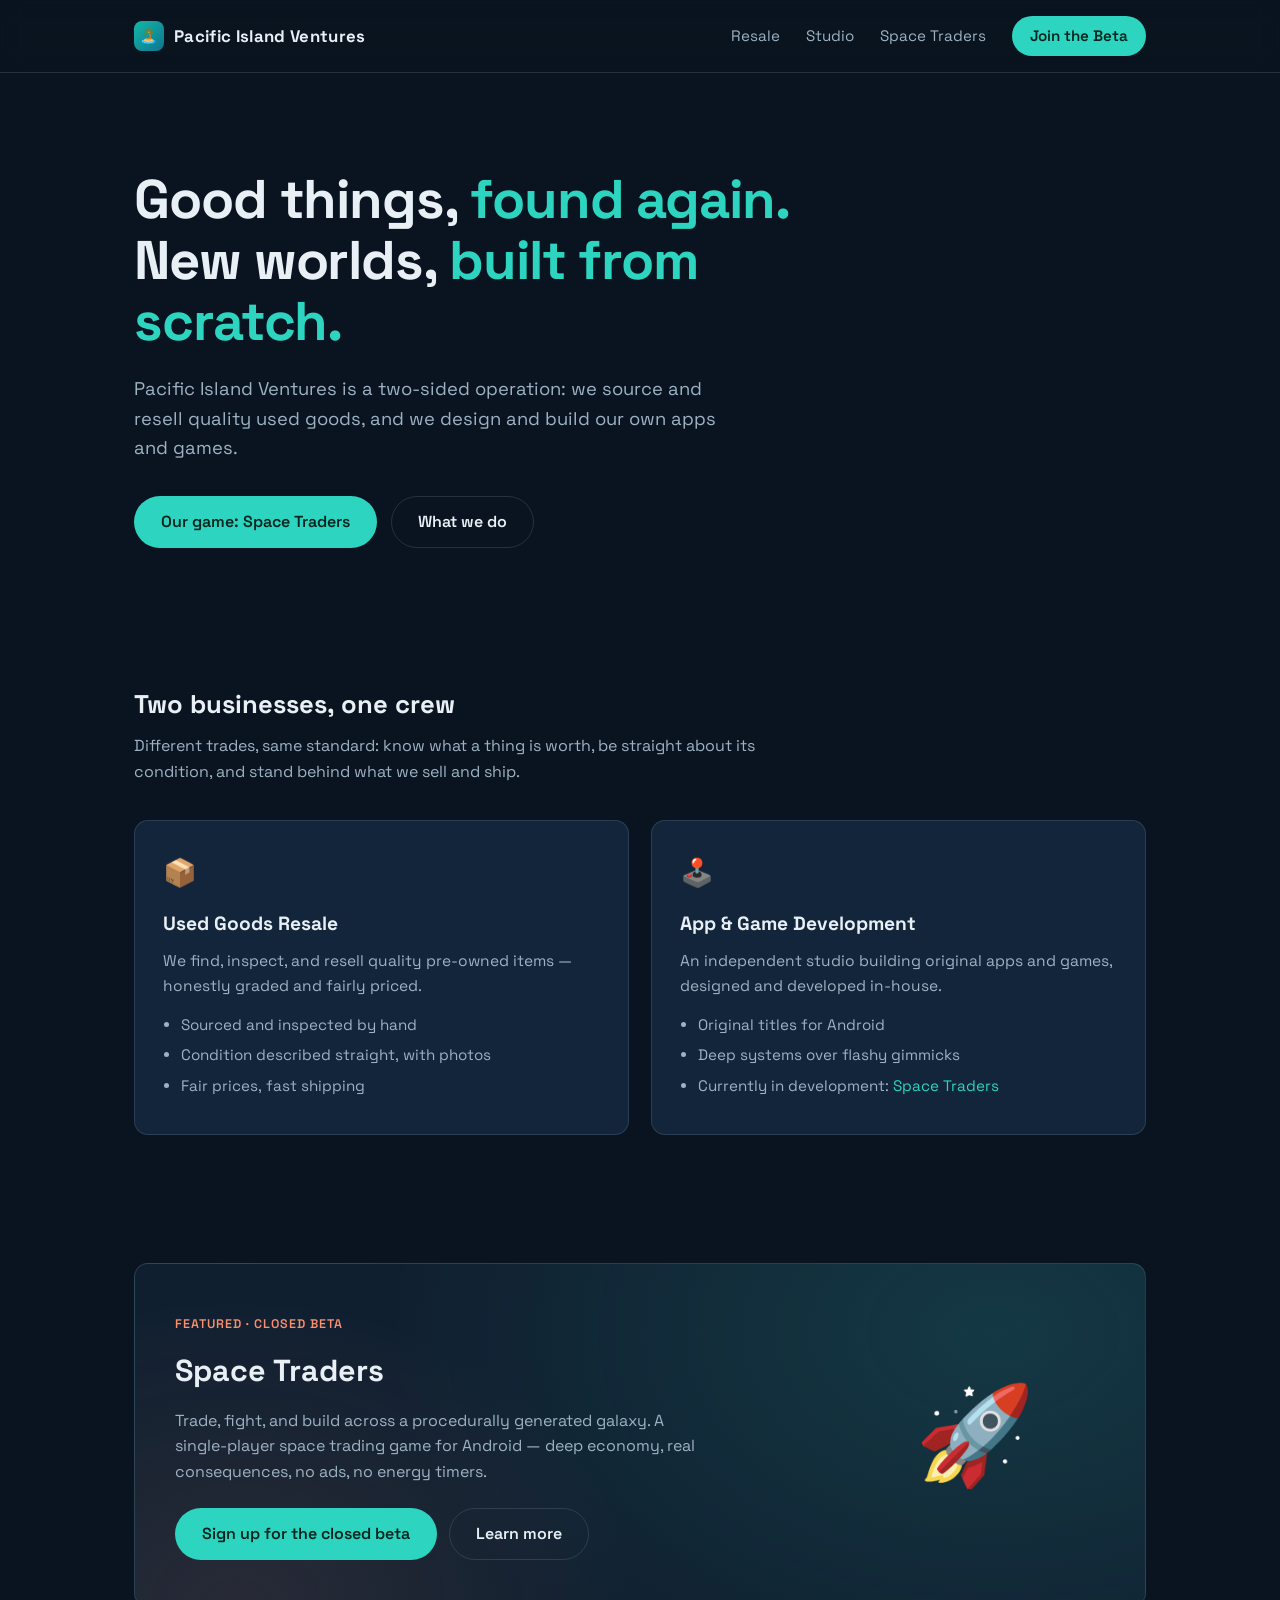
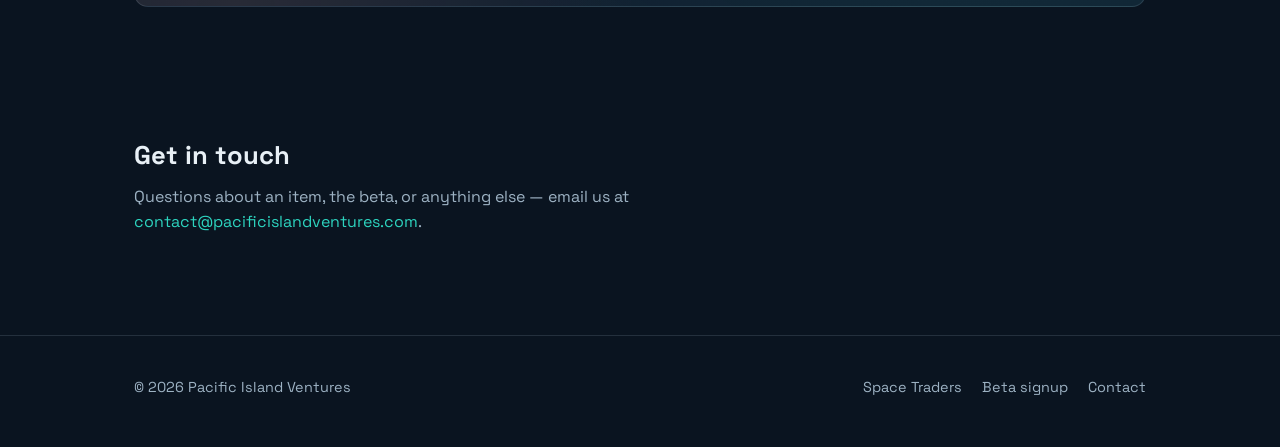
==== index.html @ 113b9610 "Pacific Island Ventures landing site: home, Space Traders page, closed beta signup Co-Authored-By: C" ====
<!DOCTYPE html>
<html lang="en">
<head>
<meta charset="utf-8">
<meta name="viewport" content="width=device-width, initial-scale=1">
<title>Pacific Island Ventures — Resale &amp; Game Development</title>
<meta name="description" content="Pacific Island Ventures: quality used goods reselling, and independent app &amp; game development — home of Space Traders.">
<meta property="og:title" content="Pacific Island Ventures">
<meta property="og:description" content="Quality used goods reselling, and independent app &amp; game development — home of Space Traders.">
<meta property="og:url" content="https://pacificislandventures.com/">
<meta property="og:type" content="website">
<link rel="icon" href="data:image/svg+xml,<svg xmlns=%22http://www.w3.org/2000/svg%22 viewBox=%220 0 100 100%22><text y=%22.9em%22 font-size=%2290%22>🏝️</text></svg>">
<link rel="preconnect" href="https://fonts.googleapis.com">
<link rel="preconnect" href="https://fonts.gstatic.com" crossorigin>
<link href="https://fonts.googleapis.com/css2?family=Space+Grotesk:wght@400;500;600;700&display=swap" rel="stylesheet">
<link rel="stylesheet" href="/assets/style.css">
</head>
<body>

<header>
  <nav class="nav">
    <a class="brand" href="/"><span class="mark">🏝️</span>Pacific Island Ventures</a>
    <div class="nav-links">
      <a href="#resale">Resale</a>
      <a href="#studio">Studio</a>
      <a href="/space-traders/">Space Traders</a>
      <a class="cta" href="/beta/">Join the Beta</a>
    </div>
  </nav>
</header>

<main>
  <div class="hero">
    <div class="wrap">
      <h1>Good things, <em>found again.</em><br>New worlds, <em>built from scratch.</em></h1>
      <p class="lede">Pacific Island Ventures is a two-sided operation: we source and resell quality used goods, and we design and build our own apps and games.</p>
      <div class="actions">
        <a class="btn primary" href="/space-traders/">Our game: Space Traders</a>
        <a class="btn ghost" href="#resale">What we do</a>
      </div>
    </div>
  </div>

  <section id="resale">
    <div class="wrap">
      <h2 class="section-title">Two businesses, one crew</h2>
      <p class="section-sub">Different trades, same standard: know what a thing is worth, be straight about its condition, and stand behind what we sell and ship.</p>
      <div class="cards">
        <div class="card">
          <span class="icon">📦</span>
          <h3>Used Goods Resale</h3>
          <p>We find, inspect, and resell quality pre-owned items — honestly graded and fairly priced.</p>
          <ul>
            <li>Sourced and inspected by hand</li>
            <li>Condition described straight, with photos</li>
            <li>Fair prices, fast shipping</li>
          </ul>
        </div>
        <div class="card" id="studio">
          <span class="icon">🕹️</span>
          <h3>App &amp; Game Development</h3>
          <p>An independent studio building original apps and games, designed and developed in-house.</p>
          <ul>
            <li>Original titles for Android</li>
            <li>Deep systems over flashy gimmicks</li>
            <li>Currently in development: <a href="/space-traders/">Space Traders</a></li>
          </ul>
        </div>
      </div>
    </div>
  </section>

  <section>
    <div class="wrap">
      <div class="banner">
        <div class="text">
          <span class="tag">Featured · Closed beta</span>
          <h2>Space Traders</h2>
          <p>Trade, fight, and build across a procedurally generated galaxy. A single-player space trading game for Android — deep economy, real consequences, no ads, no energy timers.</p>
          <div class="actions">
            <a class="btn primary" href="/beta/">Sign up for the closed beta</a>
            <a class="btn ghost" href="/space-traders/">Learn more</a>
          </div>
        </div>
        <div class="art">🚀</div>
      </div>
    </div>
  </section>

  <section id="contact">
    <div class="wrap">
      <h2 class="section-title">Get in touch</h2>
      <p class="section-sub">Questions about an item, the beta, or anything else — email us at <a href="mailto:contact@pacificislandventures.com">contact@pacificislandventures.com</a>.</p>
    </div>
  </section>
</main>

<footer>
  <div class="footer-inner">
    <span>© 2026 Pacific Island Ventures</span>
    <nav>
      <a href="/space-traders/">Space Traders</a>
      <a href="/beta/">Beta signup</a>
      <a href="mailto:contact@pacificislandventures.com">Contact</a>
    </nav>
  </div>
</footer>

</body>
</html>
---- assets/style.css ----
:root {
  --bg: #0a1420;
  --bg-raised: #101f30;
  --bg-card: #13253a;
  --ink: #e8f0f6;
  --ink-dim: #9db2c3;
  --teal: #2dd4bf;
  --teal-deep: #14b8a6;
  --coral: #fb8f6d;
  --line: rgba(157, 178, 195, 0.18);
  --radius: 14px;
  --maxw: 1060px;
}

* { margin: 0; padding: 0; box-sizing: border-box; }

html { scroll-behavior: smooth; }

body {
  background: var(--bg);
  color: var(--ink);
  font-family: "Space Grotesk", system-ui, -apple-system, "Segoe UI", sans-serif;
  line-height: 1.6;
  -webkit-font-smoothing: antialiased;
}

a { color: var(--teal); text-decoration: none; }
a:hover { text-decoration: underline; }

.wrap { max-width: var(--maxw); margin: 0 auto; padding: 0 24px; }

/* ---------- header ---------- */
header {
  position: sticky; top: 0; z-index: 20;
  background: rgba(10, 20, 32, 0.85);
  backdrop-filter: blur(10px);
  border-bottom: 1px solid var(--line);
}
.nav {
  display: flex; align-items: center; justify-content: space-between;
  padding: 16px 24px; max-width: var(--maxw); margin: 0 auto;
}
.brand {
  font-weight: 700; font-size: 1.05rem; letter-spacing: 0.02em;
  color: var(--ink); display: flex; align-items: center; gap: 10px;
}
.brand:hover { text-decoration: none; }
.brand .mark {
  width: 30px; height: 30px; border-radius: 8px;
  background: linear-gradient(135deg, var(--teal-deep), #0e7490);
  display: inline-flex; align-items: center; justify-content: center;
  font-size: 15px;
}
.nav-links { display: flex; gap: 26px; align-items: center; }
.nav-links a { color: var(--ink-dim); font-size: 0.95rem; }
.nav-links a:hover { color: var(--ink); text-decoration: none; }
.nav-links a.cta {
  color: #06251f; background: var(--teal); padding: 8px 18px;
  border-radius: 999px; font-weight: 600;
}
.nav-links a.cta:hover { background: #46e0cc; }

/* ---------- hero ---------- */
.hero { padding: 96px 0 72px; position: relative; overflow: hidden; }
.hero h1 {
  font-size: clamp(2.1rem, 5vw, 3.4rem);
  line-height: 1.12; font-weight: 700; letter-spacing: -0.02em;
  max-width: 720px;
}
.hero h1 em { font-style: normal; color: var(--teal); }
.hero p.lede {
  margin-top: 22px; font-size: 1.15rem; color: var(--ink-dim); max-width: 620px;
}
.hero .actions { margin-top: 34px; display: flex; gap: 14px; flex-wrap: wrap; }

.btn {
  display: inline-block; padding: 12px 26px; border-radius: 999px;
  font-weight: 600; font-size: 1rem; border: 1px solid transparent;
}
.btn:hover { text-decoration: none; }
.btn.primary { background: var(--teal); color: #06251f; }
.btn.primary:hover { background: #46e0cc; }
.btn.ghost { border-color: var(--line); color: var(--ink); }
.btn.ghost:hover { border-color: var(--teal); color: var(--teal); }

/* ---------- sections ---------- */
section { padding: 64px 0; }
.section-title { font-size: 1.6rem; font-weight: 700; margin-bottom: 8px; }
.section-sub { color: var(--ink-dim); margin-bottom: 36px; max-width: 640px; }

.cards { display: grid; grid-template-columns: repeat(auto-fit, minmax(290px, 1fr)); gap: 22px; }
.card {
  background: var(--bg-card); border: 1px solid var(--line);
  border-radius: var(--radius); padding: 30px 28px;
}
.card .icon { font-size: 1.7rem; margin-bottom: 14px; display: block; }
.card h3 { font-size: 1.2rem; margin-bottom: 10px; }
.card p { color: var(--ink-dim); font-size: 0.97rem; }
.card ul { margin: 14px 0 0 18px; color: var(--ink-dim); font-size: 0.95rem; }
.card ul li { margin-bottom: 6px; }

/* ---------- feature banner ---------- */
.banner {
  border: 1px solid var(--line); border-radius: var(--radius);
  background:
    radial-gradient(ellipse 60% 120% at 85% 20%, rgba(45, 212, 191, 0.14), transparent),
    radial-gradient(ellipse 40% 90% at 10% 100%, rgba(251, 143, 109, 0.10), transparent),
    var(--bg-raised);
  padding: 46px 40px; display: flex; align-items: center; gap: 36px; flex-wrap: wrap;
}
.banner .text { flex: 1 1 340px; }
.banner .tag {
  display: inline-block; font-size: 0.78rem; font-weight: 600; letter-spacing: 0.08em;
  text-transform: uppercase; color: var(--coral); margin-bottom: 12px;
}
.banner h2 { font-size: 1.9rem; margin-bottom: 12px; }
.banner p { color: var(--ink-dim); max-width: 520px; }
.banner .actions { margin-top: 24px; display: flex; gap: 12px; flex-wrap: wrap; }
.banner .art { flex: 0 1 260px; text-align: center; font-size: 6rem; line-height: 1; }

/* ---------- footer ---------- */
footer {
  border-top: 1px solid var(--line); padding: 40px 0 48px;
  color: var(--ink-dim); font-size: 0.9rem;
}
.footer-inner {
  display: flex; justify-content: space-between; gap: 20px; flex-wrap: wrap;
  max-width: var(--maxw); margin: 0 auto; padding: 0 24px;
}
.footer-inner nav { display: flex; gap: 20px; }
.footer-inner a { color: var(--ink-dim); }
.footer-inner a:hover { color: var(--ink); }

/* ---------- starfield (space traders pages) ---------- */
.starfield {
  position: absolute; inset: 0; z-index: -1; overflow: hidden;
  background:
    radial-gradient(ellipse 80% 60% at 70% -10%, rgba(45, 212, 191, 0.10), transparent),
    radial-gradient(ellipse 50% 40% at 15% 110%, rgba(129, 100, 251, 0.12), transparent);
}
.starfield::before, .starfield::after {
  content: ""; position: absolute; inset: 0;
  background-image:
    radial-gradient(1px 1px at 12% 22%, #fff, transparent),
    radial-gradient(1px 1px at 34% 68%, #cfe9ff, transparent),
    radial-gradient(1.5px 1.5px at 56% 14%, #fff, transparent),
    radial-gradient(1px 1px at 71% 44%, #ffe9cf, transparent),
    radial-gradient(1px 1px at 88% 76%, #fff, transparent),
    radial-gradient(1.5px 1.5px at 22% 88%, #cfe9ff, transparent),
    radial-gradient(1px 1px at 45% 38%, #fff, transparent),
    radial-gradient(1px 1px at 64% 92%, #fff, transparent),
    radial-gradient(1.5px 1.5px at 92% 8%, #ffd9c4, transparent),
    radial-gradient(1px 1px at 5% 55%, #fff, transparent);
  opacity: 0.7;
}
.starfield::after {
  transform: scale(1.7) rotate(18deg); opacity: 0.35;
}

/* ---------- feature grid rows ---------- */
.features { display: grid; grid-template-columns: repeat(auto-fit, minmax(250px, 1fr)); gap: 18px; }
.feature {
  background: var(--bg-card); border: 1px solid var(--line);
  border-radius: var(--radius); padding: 22px;
}
.feature h4 { font-size: 1.02rem; margin-bottom: 6px; }
.feature p { color: var(--ink-dim); font-size: 0.92rem; }

/* ---------- beta page ---------- */
.beta-box {
  background: var(--bg-card); border: 1px solid var(--line);
  border-radius: var(--radius); padding: 40px; max-width: 560px;
  margin: 0 auto; text-align: center;
}
.beta-box h2 { margin-bottom: 10px; }
.beta-box p { color: var(--ink-dim); margin-bottom: 24px; }
.beta-note { font-size: 0.85rem; color: var(--ink-dim); margin-top: 22px; }
#gbtn { display: flex; justify-content: center; min-height: 44px; }
.beta-status {
  margin-top: 20px; padding: 14px 18px; border-radius: 10px;
  font-size: 0.95rem; display: none;
}
.beta-status.ok { display: block; background: rgba(45, 212, 191, 0.12); color: var(--teal); border: 1px solid rgba(45, 212, 191, 0.35); }
.beta-status.err { display: block; background: rgba(251, 113, 133, 0.10); color: #fda4af; border: 1px solid rgba(251, 113, 133, 0.3); }
.beta-status.wait { display: block; background: rgba(157, 178, 195, 0.10); color: var(--ink-dim); border: 1px solid var(--line); }

@media (max-width: 640px) {
  .nav-links { gap: 16px; }
  .nav-links a:not(.cta) { display: none; }
  .hero { padding: 64px 0 48px; }
  .banner { padding: 32px 26px; }
  .banner .art { display: none; }
}
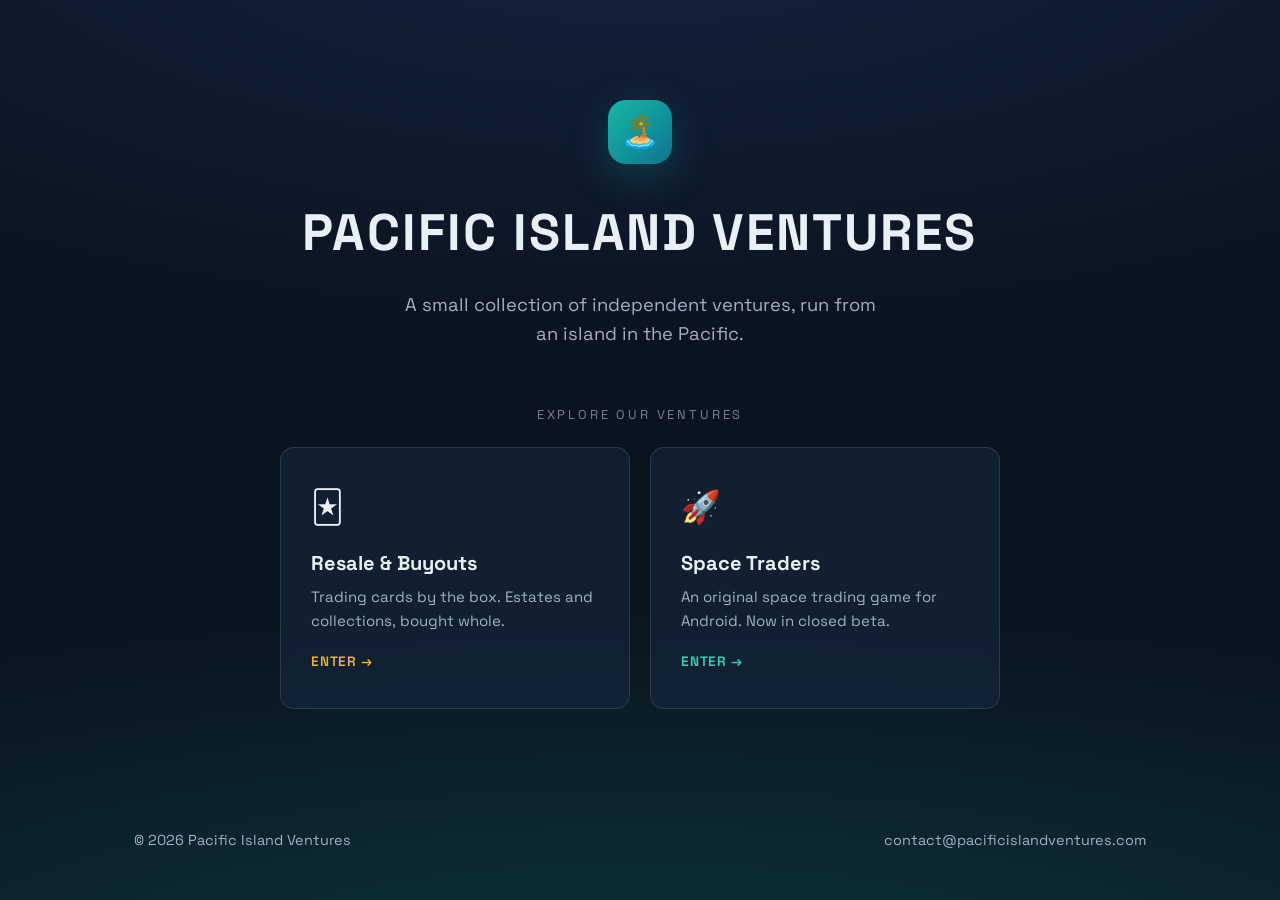
==== commit 94332a1c: "Restructure as separate ventures: vague portal homepage, dedicated resale and expanded Space Traders" ====
--- a/index.html
+++ b/index.html
@@ -3,10 +3,10 @@
 <head>
 <meta charset="utf-8">
 <meta name="viewport" content="width=device-width, initial-scale=1">
-<title>Pacific Island Ventures — Resale &amp; Game Development</title>
-<meta name="description" content="Pacific Island Ventures: quality used goods reselling, and independent app &amp; game development — home of Space Traders.">
+<title>Pacific Island Ventures</title>
+<meta name="description" content="Pacific Island Ventures — a small collection of independent ventures, run from an island in the Pacific.">
 <meta property="og:title" content="Pacific Island Ventures">
-<meta property="og:description" content="Quality used goods reselling, and independent app &amp; game development — home of Space Traders.">
+<meta property="og:description" content="A small collection of independent ventures, run from an island in the Pacific.">
 <meta property="og:url" content="https://pacificislandventures.com/">
 <meta property="og:type" content="website">
 <link rel="icon" href="data:image/svg+xml,<svg xmlns=%22http://www.w3.org/2000/svg%22 viewBox=%220 0 100 100%22><text y=%22.9em%22 font-size=%2290%22>🏝️</text></svg>">
@@ -17,94 +17,38 @@
 </head>
 <body>
 
-<header>
-  <nav class="nav">
-    <a class="brand" href="/"><span class="mark">🏝️</span>Pacific Island Ventures</a>
-    <div class="nav-links">
-      <a href="#resale">Resale</a>
-      <a href="#studio">Studio</a>
-      <a href="/space-traders/">Space Traders</a>
-      <a class="cta" href="/beta/">Join the Beta</a>
-    </div>
-  </nav>
-</header>
+<div class="portal">
+  <div class="portal-inner">
+    <div class="mark-lg">🏝️</div>
+    <h1>PACIFIC ISLAND VENTURES</h1>
+    <p class="motto">A small collection of independent ventures, run from an island in the Pacific.</p>
 
-<main>
-  <div class="hero">
-    <div class="wrap">
-      <h1>Good things, <em>found again.</em><br>New worlds, <em>built from scratch.</em></h1>
-      <p class="lede">Pacific Island Ventures is a two-sided operation: we source and resell quality used goods, and we design and build our own apps and games.</p>
-      <div class="actions">
-        <a class="btn primary" href="/space-traders/">Our game: Space Traders</a>
-        <a class="btn ghost" href="#resale">What we do</a>
-      </div>
+    <p class="hint">Explore our ventures</p>
+    <div class="doors">
+      <a class="door" href="/resale/" style="--door-glow: #f0b429;">
+        <span class="door-icon">🃏</span>
+        <h2>Resale &amp; Buyouts</h2>
+        <p>Trading cards by the box. Estates and collections, bought whole.</p>
+        <span class="enter">Enter →</span>
+      </a>
+      <a class="door" href="/space-traders/" style="--door-glow: #2dd4bf;">
+        <span class="door-icon">🚀</span>
+        <h2>Space Traders</h2>
+        <p>An original space trading game for Android. Now in closed beta.</p>
+        <span class="enter">Enter →</span>
+      </a>
     </div>
   </div>
 
-  <section id="resale">
-    <div class="wrap">
-      <h2 class="section-title">Two businesses, one crew</h2>
-      <p class="section-sub">Different trades, same standard: know what a thing is worth, be straight about its condition, and stand behind what we sell and ship.</p>
-      <div class="cards">
-        <div class="card">
-          <span class="icon">📦</span>
-          <h3>Used Goods Resale</h3>
-          <p>We find, inspect, and resell quality pre-owned items — honestly graded and fairly priced.</p>
-          <ul>
-            <li>Sourced and inspected by hand</li>
-            <li>Condition described straight, with photos</li>
-            <li>Fair prices, fast shipping</li>
-          </ul>
-        </div>
-        <div class="card" id="studio">
-          <span class="icon">🕹️</span>
-          <h3>App &amp; Game Development</h3>
-          <p>An independent studio building original apps and games, designed and developed in-house.</p>
-          <ul>
-            <li>Original titles for Android</li>
-            <li>Deep systems over flashy gimmicks</li>
-            <li>Currently in development: <a href="/space-traders/">Space Traders</a></li>
-          </ul>
-        </div>
-      </div>
+  <footer>
+    <div class="footer-inner">
+      <span>© 2026 Pacific Island Ventures</span>
+      <nav>
+        <a href="mailto:contact@pacificislandventures.com">contact@pacificislandventures.com</a>
+      </nav>
     </div>
-  </section>
-
-  <section>
-    <div class="wrap">
-      <div class="banner">
-        <div class="text">
-          <span class="tag">Featured · Closed beta</span>
-          <h2>Space Traders</h2>
-          <p>Trade, fight, and build across a procedurally generated galaxy. A single-player space trading game for Android — deep economy, real consequences, no ads, no energy timers.</p>
-          <div class="actions">
-            <a class="btn primary" href="/beta/">Sign up for the closed beta</a>
-            <a class="btn ghost" href="/space-traders/">Learn more</a>
-          </div>
-        </div>
-        <div class="art">🚀</div>
-      </div>
-    </div>
-  </section>
-
-  <section id="contact">
-    <div class="wrap">
-      <h2 class="section-title">Get in touch</h2>
-      <p class="section-sub">Questions about an item, the beta, or anything else — email us at <a href="mailto:contact@pacificislandventures.com">contact@pacificislandventures.com</a>.</p>
-    </div>
-  </section>
-</main>
-
-<footer>
-  <div class="footer-inner">
-    <span>© 2026 Pacific Island Ventures</span>
-    <nav>
-      <a href="/space-traders/">Space Traders</a>
-      <a href="/beta/">Beta signup</a>
-      <a href="mailto:contact@pacificislandventures.com">Contact</a>
-    </nav>
-  </div>
-</footer>
+  </footer>
+</div>
 
 </body>
 </html>
--- a/assets/style.css
+++ b/assets/style.css
@@ -4,12 +4,21 @@
   --bg-card: #13253a;
   --ink: #e8f0f6;
   --ink-dim: #9db2c3;
-  --teal: #2dd4bf;
-  --teal-deep: #14b8a6;
-  --coral: #fb8f6d;
+  --accent: #2dd4bf;
+  --accent-hover: #46e0cc;
+  --accent-ink: #06251f;
+  --warm: #fb8f6d;
   --line: rgba(157, 178, 195, 0.18);
   --radius: 14px;
   --maxw: 1060px;
+}
+
+/* Each venture is its own operation — it gets its own accent. */
+body.venture-resale {
+  --accent: #f0b429;
+  --accent-hover: #ffc94d;
+  --accent-ink: #2a1e05;
+  --warm: #2dd4bf;
 }
 
 * { margin: 0; padding: 0; box-sizing: border-box; }
@@ -24,7 +33,7 @@
   -webkit-font-smoothing: antialiased;
 }
 
-a { color: var(--teal); text-decoration: none; }
+a { color: var(--accent); text-decoration: none; }
 a:hover { text-decoration: underline; }
 
 .wrap { max-width: var(--maxw); margin: 0 auto; padding: 0 24px; }
@@ -47,29 +56,87 @@
 .brand:hover { text-decoration: none; }
 .brand .mark {
   width: 30px; height: 30px; border-radius: 8px;
-  background: linear-gradient(135deg, var(--teal-deep), #0e7490);
+  background: linear-gradient(135deg, #14b8a6, #0e7490);
   display: inline-flex; align-items: center; justify-content: center;
   font-size: 15px;
 }
+.brand .venture { color: var(--ink-dim); font-weight: 400; }
 .nav-links { display: flex; gap: 26px; align-items: center; }
 .nav-links a { color: var(--ink-dim); font-size: 0.95rem; }
 .nav-links a:hover { color: var(--ink); text-decoration: none; }
 .nav-links a.cta {
-  color: #06251f; background: var(--teal); padding: 8px 18px;
+  color: var(--accent-ink); background: var(--accent); padding: 8px 18px;
   border-radius: 999px; font-weight: 600;
 }
-.nav-links a.cta:hover { background: #46e0cc; }
+.nav-links a.cta:hover { background: var(--accent-hover); }
+
+/* ---------- portal (homepage) ---------- */
+.portal {
+  min-height: 100svh; display: flex; flex-direction: column;
+  background:
+    radial-gradient(ellipse 90% 50% at 50% -12%, rgba(90, 120, 251, 0.14), transparent),
+    radial-gradient(ellipse 110% 45% at 50% 112%, rgba(20, 184, 166, 0.20), transparent),
+    var(--bg);
+  position: relative; overflow: hidden;
+}
+.portal-inner {
+  flex: 1; display: flex; flex-direction: column; align-items: center;
+  justify-content: center; text-align: center; padding: 80px 24px 60px;
+}
+.portal .mark-lg {
+  width: 64px; height: 64px; border-radius: 18px; font-size: 32px;
+  background: linear-gradient(135deg, #14b8a6, #0e7490);
+  display: flex; align-items: center; justify-content: center;
+  margin-bottom: 28px; box-shadow: 0 12px 40px rgba(20, 184, 166, 0.25);
+}
+.portal h1 {
+  font-size: clamp(2rem, 5.5vw, 3.2rem); font-weight: 700;
+  letter-spacing: 0.04em;
+}
+.portal .motto {
+  margin-top: 16px; color: var(--ink-dim); font-size: 1.15rem; max-width: 480px;
+}
+.portal .hint {
+  margin-top: 56px; font-size: 0.8rem; letter-spacing: 0.22em;
+  text-transform: uppercase; color: var(--ink-dim); opacity: 0.7;
+}
+.doors {
+  display: grid; grid-template-columns: repeat(auto-fit, minmax(270px, 1fr));
+  gap: 20px; margin-top: 22px; width: 100%; max-width: 720px;
+}
+.door {
+  display: block; background: rgba(19, 37, 58, 0.7); border: 1px solid var(--line);
+  border-radius: var(--radius); padding: 34px 30px; text-align: left;
+  color: var(--ink); transition: transform 0.18s ease, border-color 0.18s ease, box-shadow 0.18s ease;
+}
+.door:hover {
+  text-decoration: none; transform: translateY(-4px);
+  border-color: var(--door-glow, var(--accent));
+  box-shadow: 0 18px 44px -18px var(--door-glow, var(--accent));
+}
+.door .door-icon { font-size: 2rem; display: block; margin-bottom: 14px; }
+.door h2 { font-size: 1.25rem; margin-bottom: 6px; }
+.door p { color: var(--ink-dim); font-size: 0.94rem; }
+.door .enter {
+  display: inline-block; margin-top: 18px; font-size: 0.85rem; font-weight: 600;
+  letter-spacing: 0.06em; text-transform: uppercase; color: var(--door-glow, var(--accent));
+}
+.portal footer { border-top: none; }
 
 /* ---------- hero ---------- */
 .hero { padding: 96px 0 72px; position: relative; overflow: hidden; }
+.hero .tag {
+  display: inline-block; font-size: 0.78rem; font-weight: 600; letter-spacing: 0.08em;
+  text-transform: uppercase; color: var(--warm); margin-bottom: 14px;
+}
 .hero h1 {
   font-size: clamp(2.1rem, 5vw, 3.4rem);
   line-height: 1.12; font-weight: 700; letter-spacing: -0.02em;
-  max-width: 720px;
-}
-.hero h1 em { font-style: normal; color: var(--teal); }
+  max-width: 760px;
+}
+.hero h1 em { font-style: normal; color: var(--accent); }
 .hero p.lede {
-  margin-top: 22px; font-size: 1.15rem; color: var(--ink-dim); max-width: 620px;
+  margin-top: 22px; font-size: 1.15rem; color: var(--ink-dim); max-width: 640px;
 }
 .hero .actions { margin-top: 34px; display: flex; gap: 14px; flex-wrap: wrap; }
 
@@ -78,15 +145,15 @@
   font-weight: 600; font-size: 1rem; border: 1px solid transparent;
 }
 .btn:hover { text-decoration: none; }
-.btn.primary { background: var(--teal); color: #06251f; }
-.btn.primary:hover { background: #46e0cc; }
+.btn.primary { background: var(--accent); color: var(--accent-ink); }
+.btn.primary:hover { background: var(--accent-hover); }
 .btn.ghost { border-color: var(--line); color: var(--ink); }
-.btn.ghost:hover { border-color: var(--teal); color: var(--teal); }
+.btn.ghost:hover { border-color: var(--accent); color: var(--accent); }
 
 /* ---------- sections ---------- */
 section { padding: 64px 0; }
 .section-title { font-size: 1.6rem; font-weight: 700; margin-bottom: 8px; }
-.section-sub { color: var(--ink-dim); margin-bottom: 36px; max-width: 640px; }
+.section-sub { color: var(--ink-dim); margin-bottom: 36px; max-width: 660px; }
 
 .cards { display: grid; grid-template-columns: repeat(auto-fit, minmax(290px, 1fr)); gap: 22px; }
 .card {
@@ -98,6 +165,20 @@
 .card p { color: var(--ink-dim); font-size: 0.97rem; }
 .card ul { margin: 14px 0 0 18px; color: var(--ink-dim); font-size: 0.95rem; }
 .card ul li { margin-bottom: 6px; }
+
+/* ---------- numbered steps ---------- */
+.steps { counter-reset: step; display: grid; grid-template-columns: repeat(auto-fit, minmax(230px, 1fr)); gap: 18px; }
+.step {
+  background: var(--bg-card); border: 1px solid var(--line);
+  border-radius: var(--radius); padding: 24px 22px; position: relative;
+}
+.step::before {
+  counter-increment: step; content: counter(step, decimal-leading-zero);
+  display: block; font-size: 0.85rem; font-weight: 700; letter-spacing: 0.1em;
+  color: var(--accent); margin-bottom: 10px;
+}
+.step h4 { font-size: 1.02rem; margin-bottom: 6px; }
+.step p { color: var(--ink-dim); font-size: 0.92rem; }
 
 /* ---------- feature banner ---------- */
 .banner {
@@ -111,7 +192,7 @@
 .banner .text { flex: 1 1 340px; }
 .banner .tag {
   display: inline-block; font-size: 0.78rem; font-weight: 600; letter-spacing: 0.08em;
-  text-transform: uppercase; color: var(--coral); margin-bottom: 12px;
+  text-transform: uppercase; color: var(--warm); margin-bottom: 12px;
 }
 .banner h2 { font-size: 1.9rem; margin-bottom: 12px; }
 .banner p { color: var(--ink-dim); max-width: 520px; }
@@ -166,6 +247,19 @@
 .feature h4 { font-size: 1.02rem; margin-bottom: 6px; }
 .feature p { color: var(--ink-dim); font-size: 0.92rem; }
 
+/* ---------- detail rows (alternating) ---------- */
+.detail {
+  display: flex; gap: 40px; align-items: flex-start; padding: 34px 0;
+  border-top: 1px solid var(--line); flex-wrap: wrap;
+}
+.detail:last-child { border-bottom: 1px solid var(--line); }
+.detail .detail-head { flex: 0 1 280px; }
+.detail .detail-head .icon { font-size: 1.6rem; display: block; margin-bottom: 8px; }
+.detail .detail-head h3 { font-size: 1.25rem; }
+.detail .detail-body { flex: 1 1 420px; color: var(--ink-dim); }
+.detail .detail-body p + p { margin-top: 12px; }
+.detail .detail-body strong { color: var(--ink); font-weight: 600; }
+
 /* ---------- beta page ---------- */
 .beta-box {
   background: var(--bg-card); border: 1px solid var(--line);
@@ -180,7 +274,7 @@
   margin-top: 20px; padding: 14px 18px; border-radius: 10px;
   font-size: 0.95rem; display: none;
 }
-.beta-status.ok { display: block; background: rgba(45, 212, 191, 0.12); color: var(--teal); border: 1px solid rgba(45, 212, 191, 0.35); }
+.beta-status.ok { display: block; background: rgba(45, 212, 191, 0.12); color: var(--accent); border: 1px solid rgba(45, 212, 191, 0.35); }
 .beta-status.err { display: block; background: rgba(251, 113, 133, 0.10); color: #fda4af; border: 1px solid rgba(251, 113, 133, 0.3); }
 .beta-status.wait { display: block; background: rgba(157, 178, 195, 0.10); color: var(--ink-dim); border: 1px solid var(--line); }
 
@@ -190,4 +284,5 @@
   .hero { padding: 64px 0 48px; }
   .banner { padding: 32px 26px; }
   .banner .art { display: none; }
-}
+  .detail { gap: 16px; }
+}
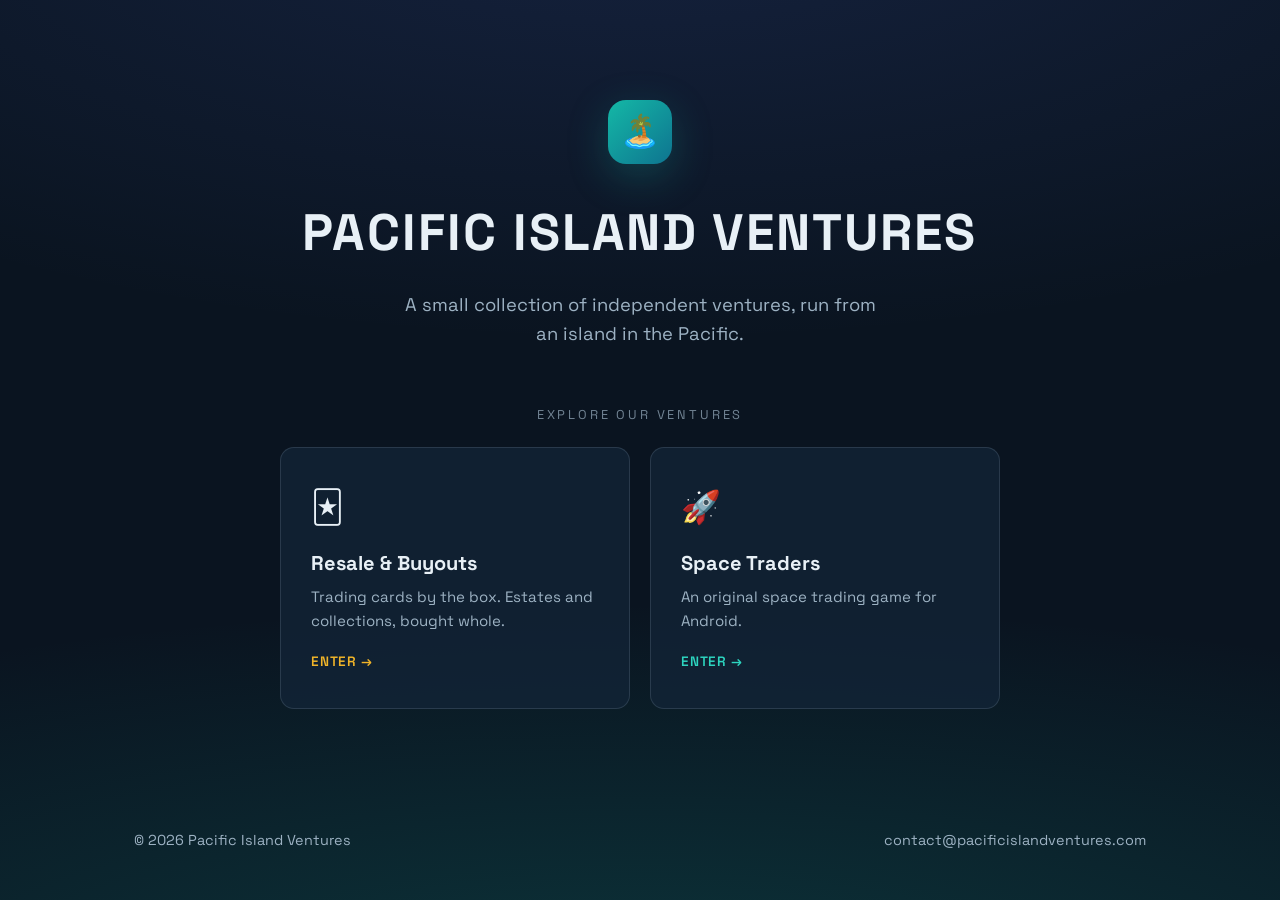
==== commit 3ad51566: "Space Traders: general info page, new screenshots, retire beta signup - Rewrite /space-traders/ as a" ====
--- a/index.html
+++ b/index.html
@@ -34,7 +34,7 @@
       <a class="door" href="/space-traders/" style="--door-glow: #2dd4bf;">
         <span class="door-icon">🚀</span>
         <h2>Space Traders</h2>
-        <p>An original space trading game for Android. Now in closed beta.</p>
+        <p>An original space trading game for Android.</p>
         <span class="enter">Enter →</span>
       </a>
     </div>
--- a/assets/style.css
+++ b/assets/style.css
@@ -246,6 +246,11 @@
 }
 .feature h4 { font-size: 1.02rem; margin-bottom: 6px; }
 .feature p { color: var(--ink-dim); font-size: 0.92rem; }
+.feature .tag {
+  display: inline-block; margin-left: 8px; padding: 2px 9px; vertical-align: middle;
+  font-size: 0.68rem; font-weight: 600; letter-spacing: 0.08em; text-transform: uppercase;
+  color: var(--warm); border: 1px solid var(--warm); border-radius: 999px;
+}
 
 /* ---------- detail rows (alternating) ---------- */
 .detail {
@@ -278,6 +283,18 @@
 .beta-status.err { display: block; background: rgba(251, 113, 133, 0.10); color: #fda4af; border: 1px solid rgba(251, 113, 133, 0.3); }
 .beta-status.wait { display: block; background: rgba(157, 178, 195, 0.10); color: var(--ink-dim); border: 1px solid var(--line); }
 
+/* ---------- screenshot gallery ---------- */
+.shots {
+  display: grid; grid-template-columns: repeat(auto-fit, minmax(min(300px, 100%), 1fr));
+  gap: 18px;
+}
+.shot { margin: 0; }
+.shot img {
+  display: block; width: 100%; height: auto;
+  border-radius: var(--radius); border: 1px solid var(--line);
+}
+.shot figcaption { margin-top: 8px; font-size: 0.88rem; color: var(--ink-dim); }
+
 @media (max-width: 640px) {
   .nav-links { gap: 16px; }
   .nav-links a:not(.cta) { display: none; }
